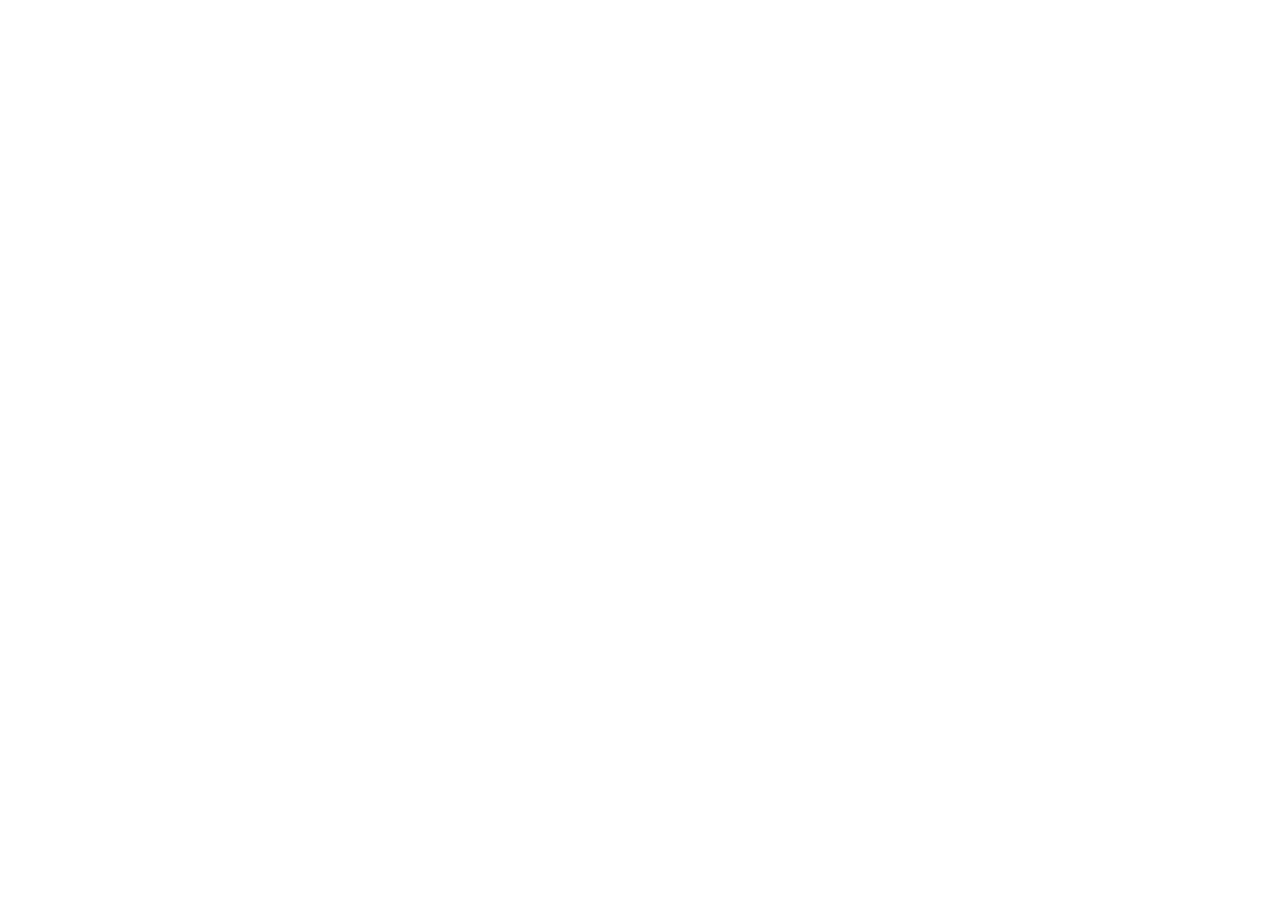
==== index.html @ 06689c5b "feat: Complete PinRecipe Scale Engine with WordPress Italian Recipes & Pinterest Auto-Publisher + CS" ====
<!doctype html>
<html lang="en">
  <head>
    <script>
      (function() {
        try {
          var rawFetch = window.fetch;
          var boundFetch = rawFetch ? rawFetch.bind(window) : function() {
            return Promise.reject(new Error('Fetch not available'));
          };
          var currentFetch = boundFetch;
          var descriptor = {
            get: function() {
              return currentFetch;
            },
            set: function(fn) {
              currentFetch = fn;
            },
            configurable: true,
            enumerable: true
          };

          if (typeof Window !== 'undefined' && Window.prototype) {
            try {
              Object.defineProperty(Window.prototype, 'fetch', descriptor);
            } catch (e) {}
          }
          try {
            Object.defineProperty(window, 'fetch', descriptor);
          } catch (e) {}
          if (typeof globalThis !== 'undefined' && globalThis !== window) {
            try {
              Object.defineProperty(globalThis, 'fetch', descriptor);
            } catch (e) {}
          }
        } catch (err) {}
      })();
    </script>
    <meta charset="UTF-8" />
    <meta name="viewport" content="width=device-width, initial-scale=1.0" />
    <title>PinRecipe Scale Engine [Scale v4.0] · Tool AZZDINE</title>
    <meta name="description" content="Programmatic 5-in-1 Automated Recipe Pipeline & Pinterest Bulk Scheduler with WordPress REST integration, Gemini macro food photography synthesis, and scheduled pin syndication." />
    <meta property="og:title" content="PinRecipe Scale Engine [Scale v4.0] · Tool AZZDINE" />
    <meta property="og:description" content="Programmatic 5-in-1 Automated Recipe Pipeline & Pinterest Bulk Scheduler with WordPress REST integration, Gemini macro food photography synthesis, and scheduled pin syndication." />
    <meta property="og:type" content="website" />
    <meta name="twitter:card" content="summary_large_image" />
  </head>
  <body>
    <div id="root"></div>
    <script type="module" src="/src/main.tsx"></script>
  </body>
</html>
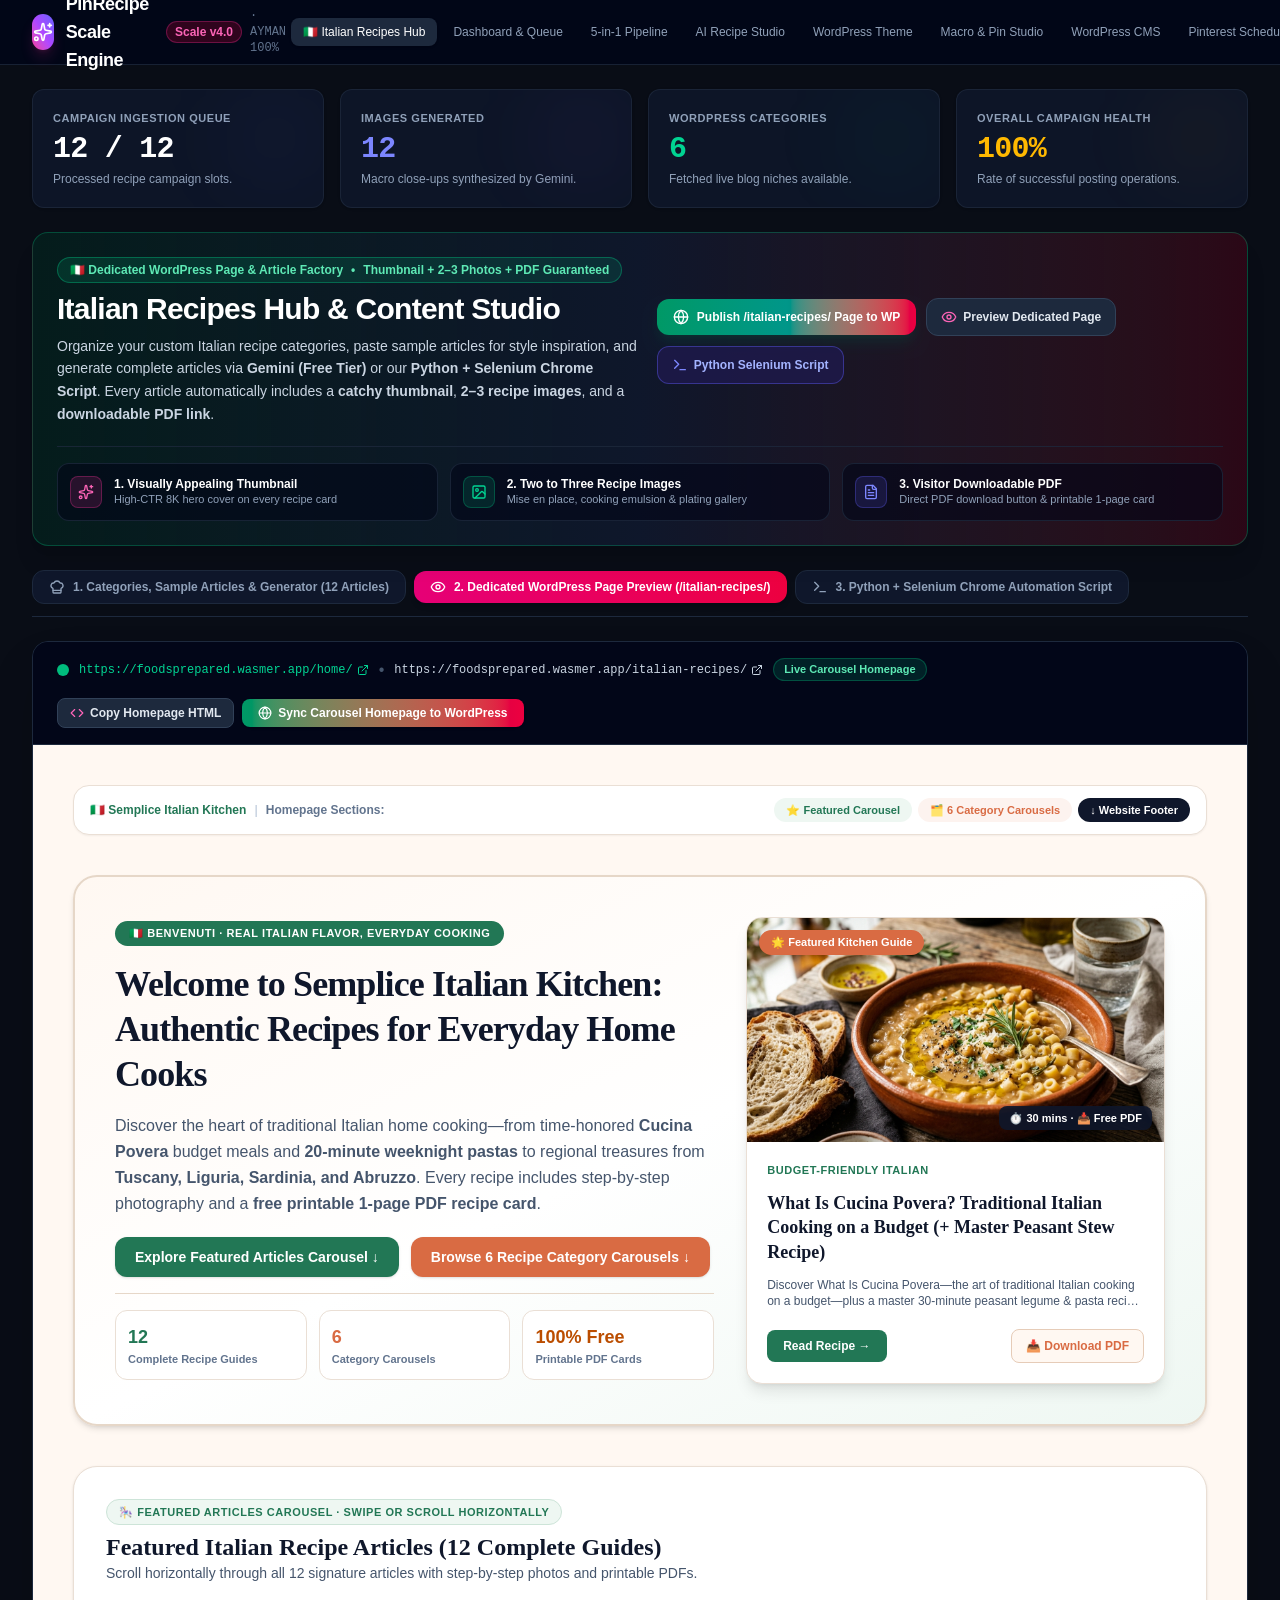
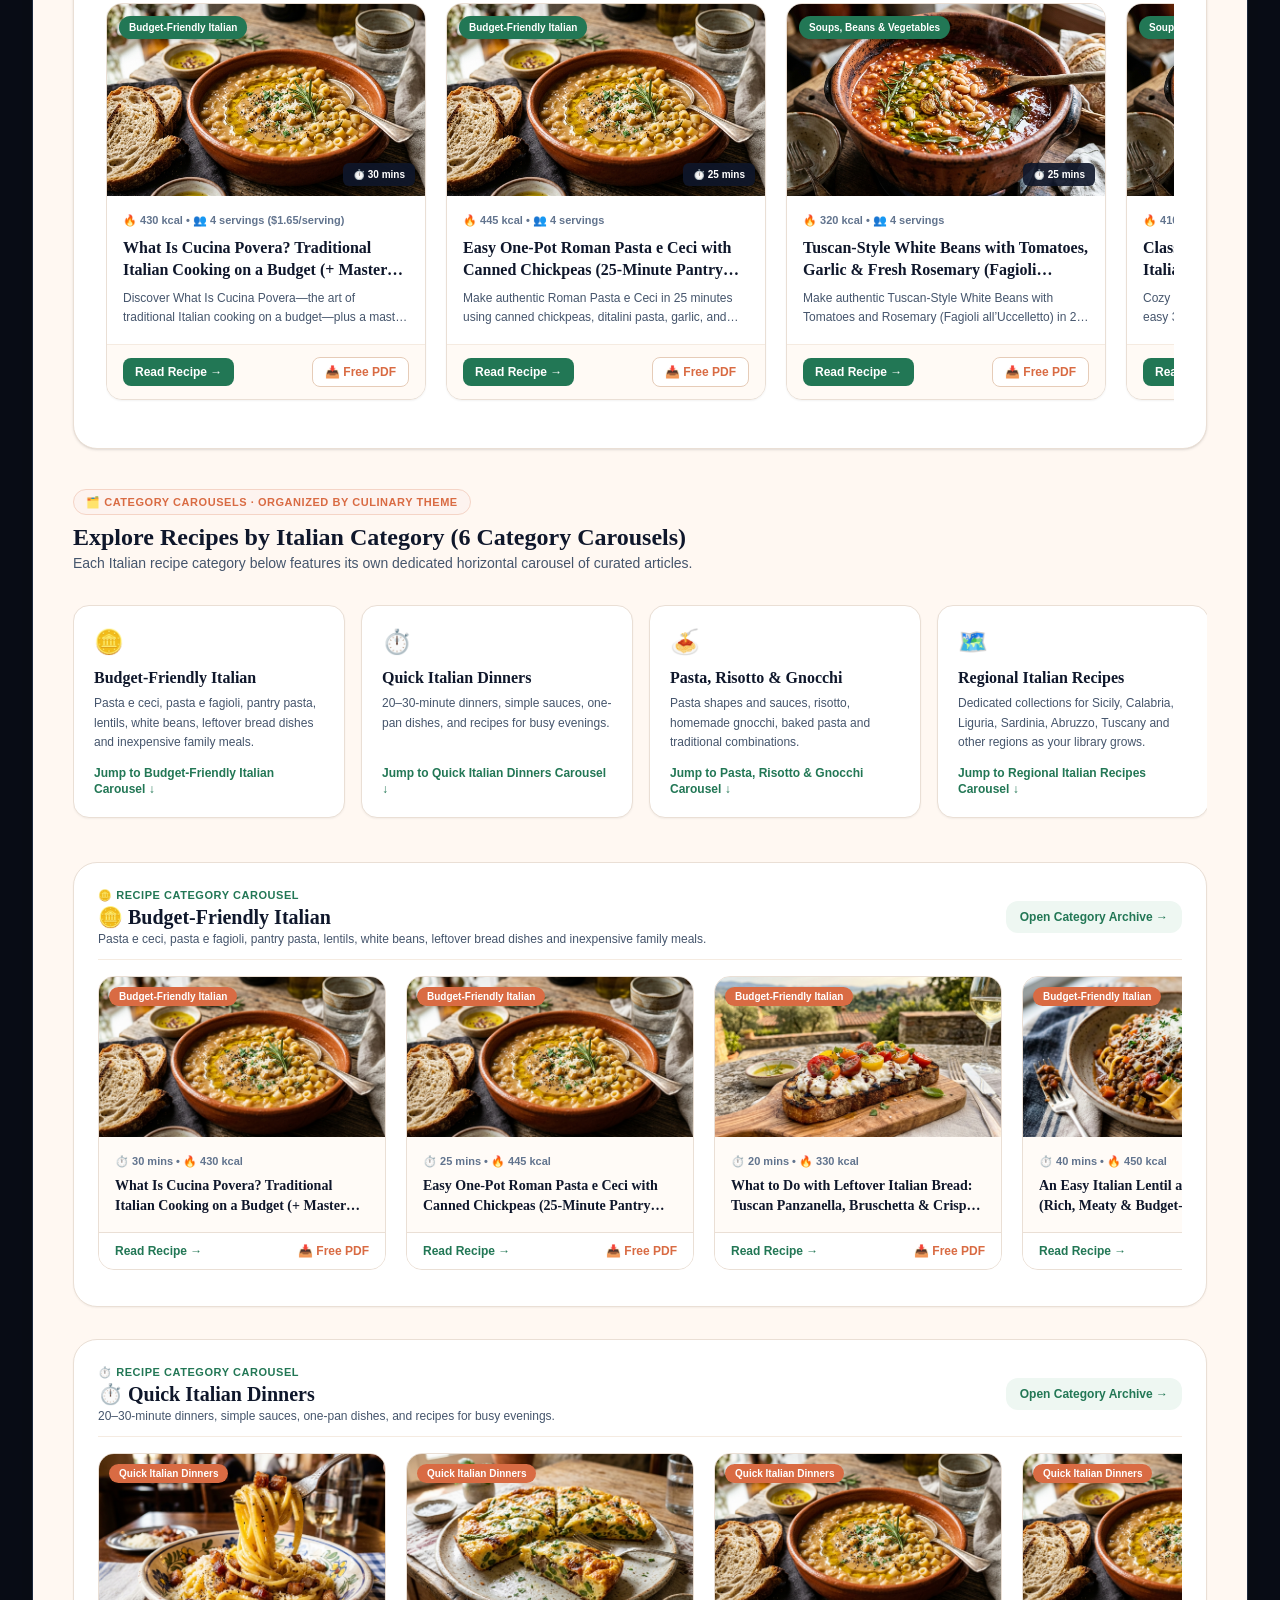
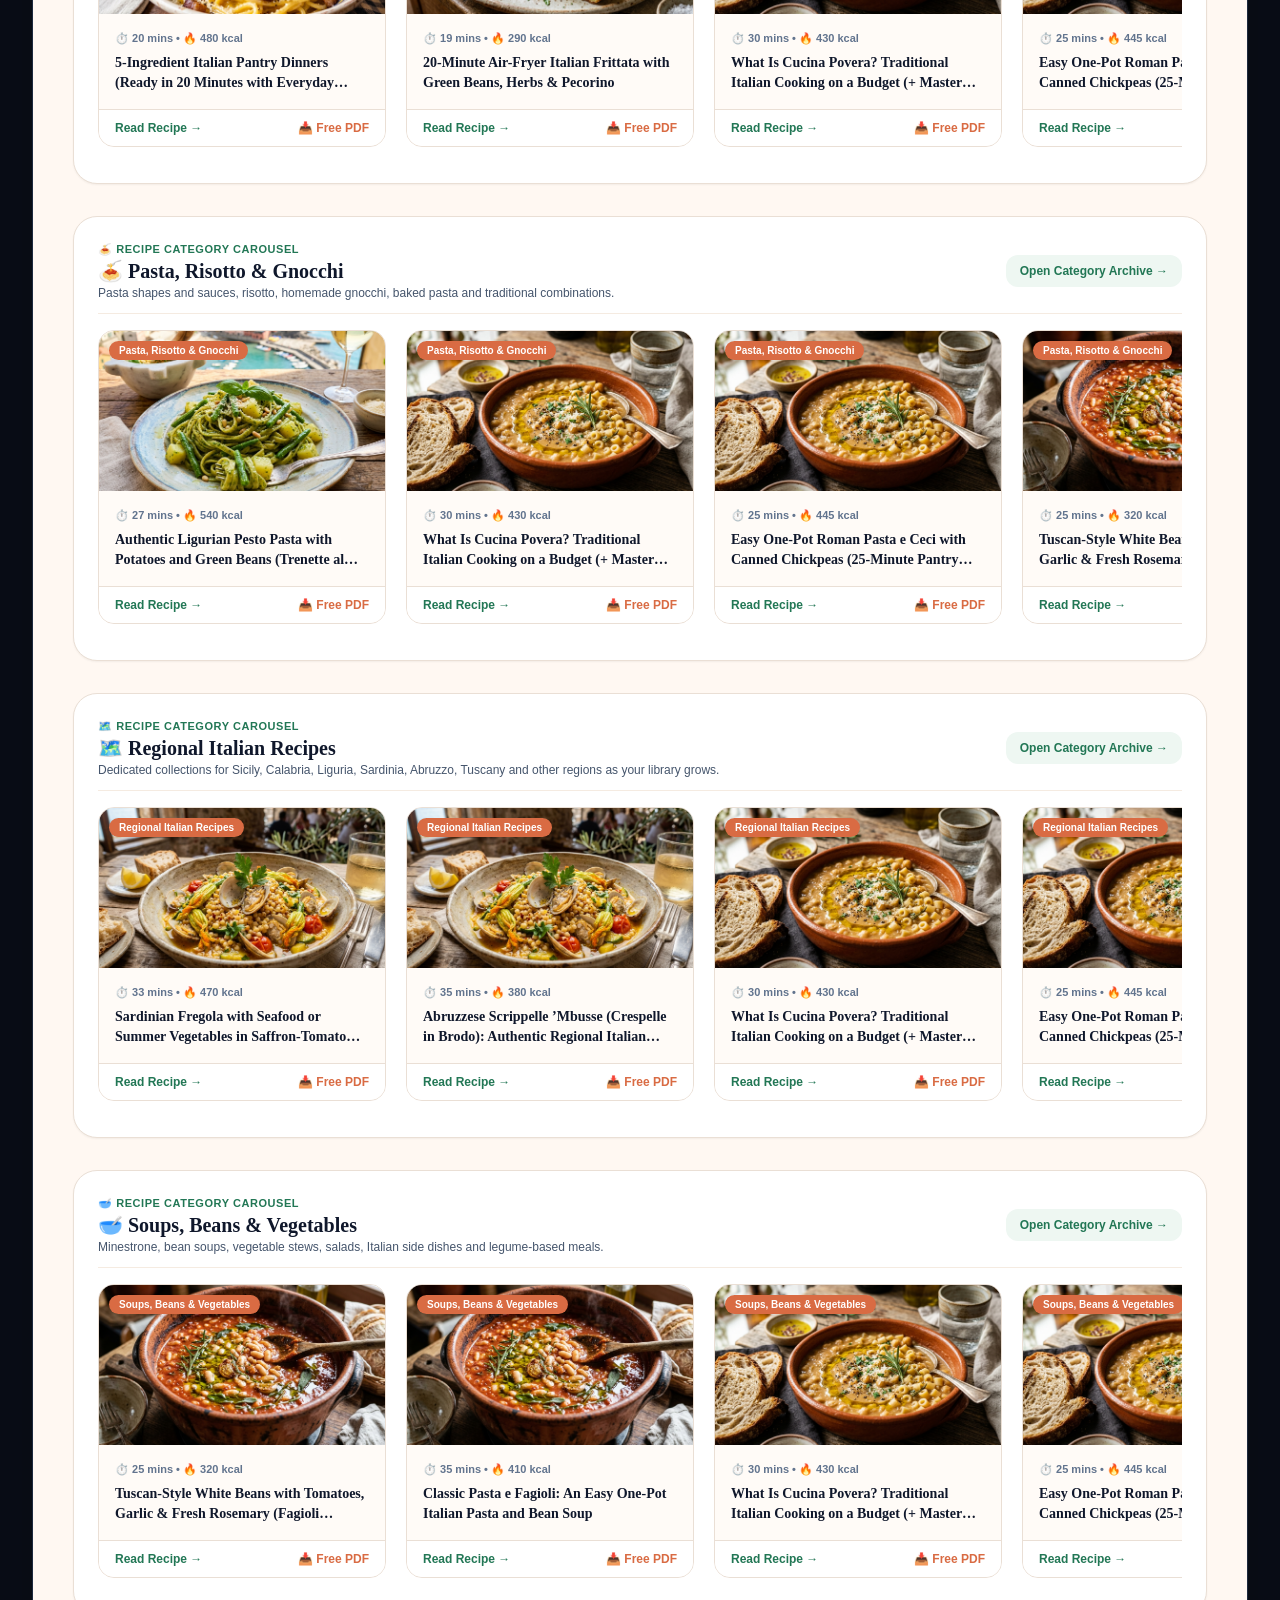
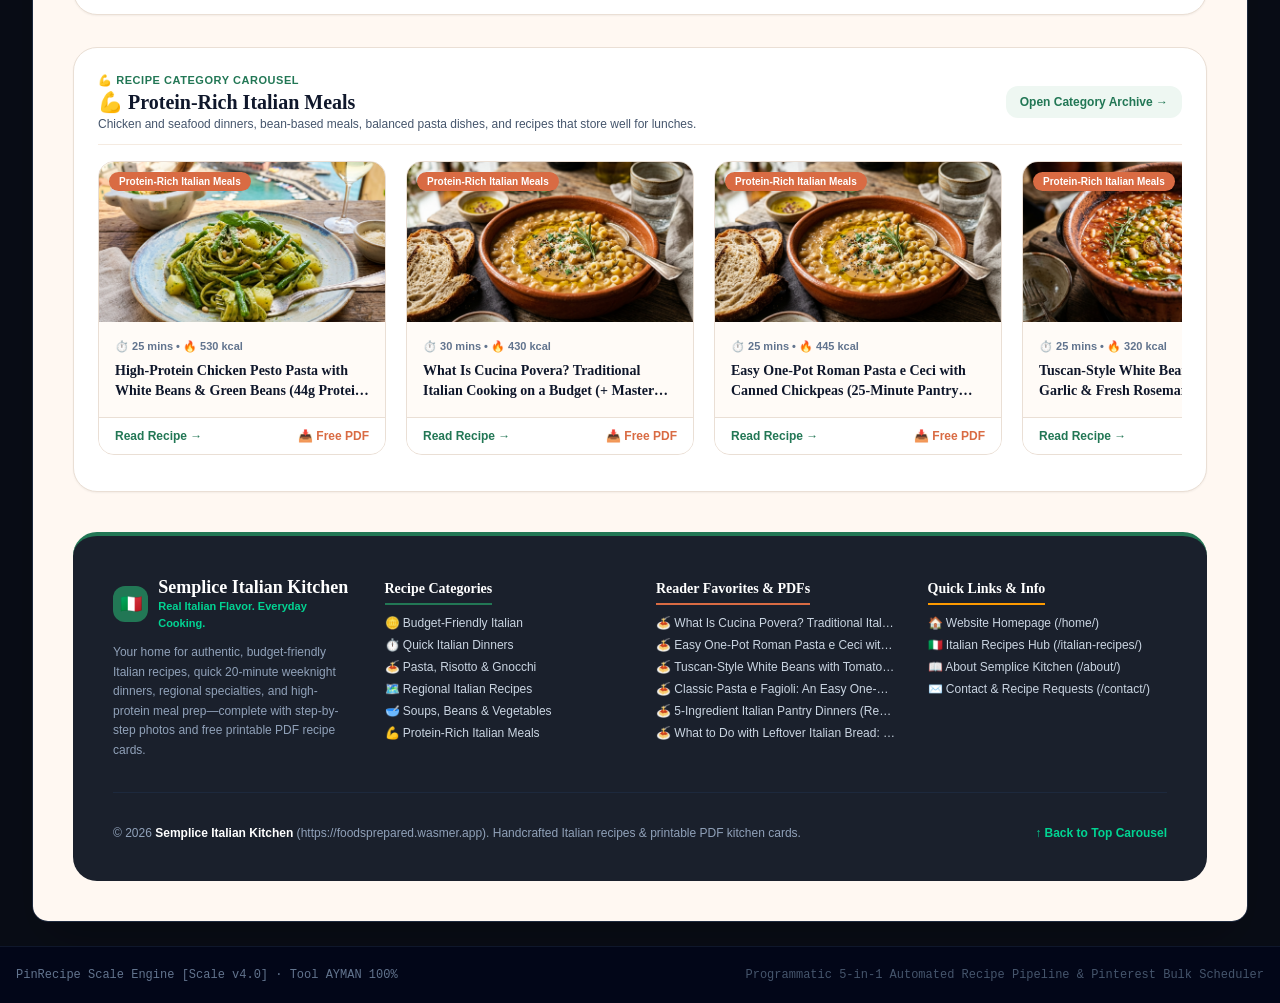
==== commit eae30f6e: "Deploy PinRecipe Scale Engine to GitHub Pages" ====
--- a/index.html
+++ b/index.html
@@ -44,10 +44,11 @@
     <meta property="og:description" content="Programmatic 5-in-1 Automated Recipe Pipeline & Pinterest Bulk Scheduler with WordPress REST integration, Gemini macro food photography synthesis, and scheduled pin syndication." />
     <meta property="og:type" content="website" />
     <meta name="twitter:card" content="summary_large_image" />
+    <script type="module" crossorigin src="./assets/index-C8Uq87Aj.js"></script>
+    <link rel="stylesheet" crossorigin href="./assets/index-BDVJeEYI.css">
   </head>
   <body>
     <div id="root"></div>
-    <script type="module" src="/src/main.tsx"></script>
   </body>
 </html>
 
